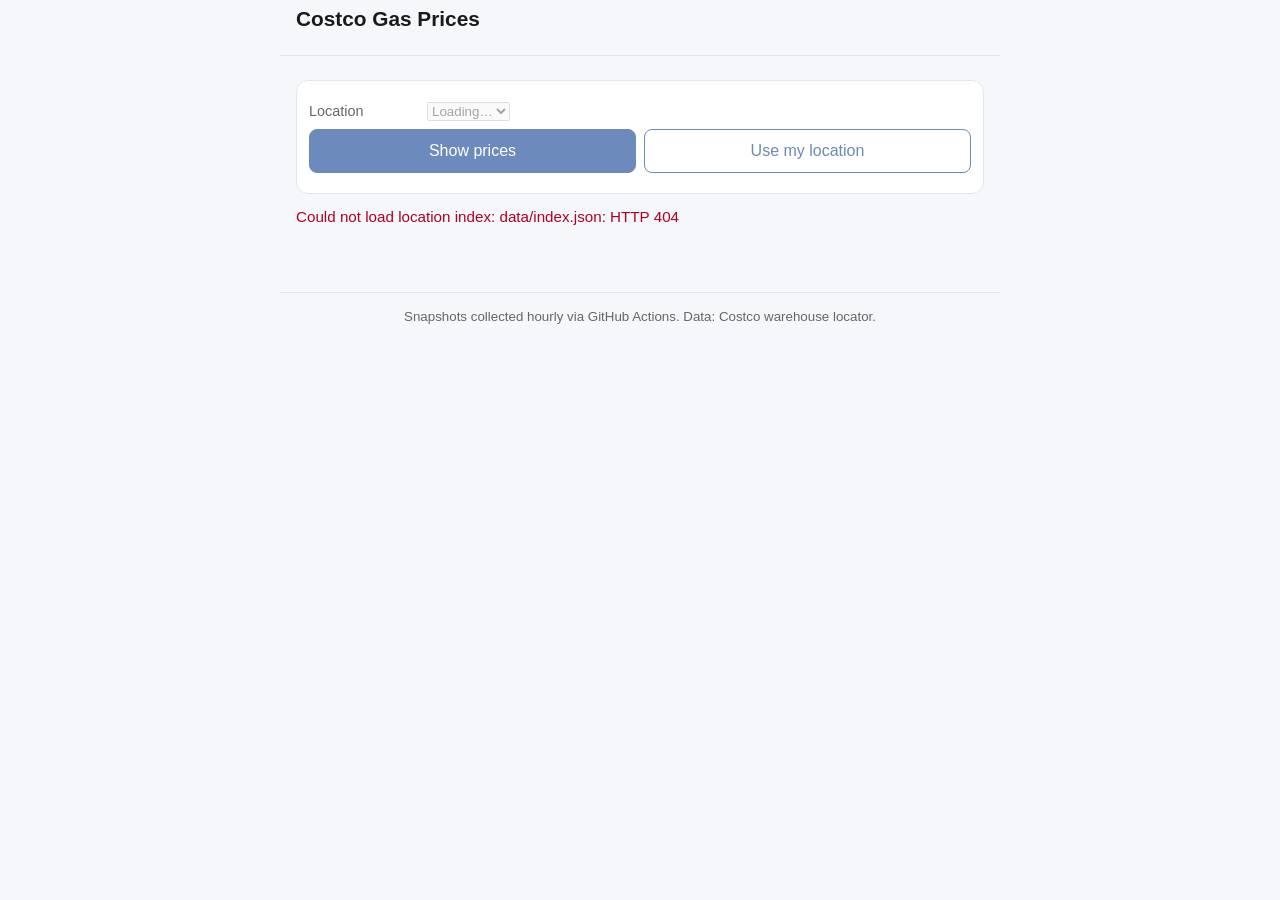
==== costco_gas/pwa/index.html @ 8aab9b04 "adding costco gas github pages and crons" ====
<!DOCTYPE html>
<html lang="en">
<head>
<meta charset="UTF-8" />
<meta name="viewport" content="width=device-width, initial-scale=1, viewport-fit=cover" />
<meta name="theme-color" content="#0b3d91" />
<title>Costco Gas Prices</title>

<link rel="manifest" href="manifest.webmanifest" />
<link rel="icon" type="image/svg+xml" href="icon.svg" />
<link rel="apple-touch-icon" href="icon.svg" />
<meta name="apple-mobile-web-app-capable" content="yes" />
<meta name="apple-mobile-web-app-status-bar-style" content="black-translucent" />
<meta name="apple-mobile-web-app-title" content="Costco Gas" />

<link rel="stylesheet" href="style.css" />
</head>
<body>
<header>
  <h1>Costco Gas Prices</h1>
  <p id="data-meta" class="meta"></p>
</header>

<main>
  <form id="search-form" autocomplete="off">
    <div class="row">
      <label for="zip">Location</label>
      <select id="zip" name="zip" required disabled>
        <option value="">Loading…</option>
      </select>
    </div>
    <div class="row buttons">
      <button type="submit" id="fetch-btn" disabled>Show prices</button>
      <button type="button" id="locate-btn" disabled title="Pick the nearest tracked location">Use my location</button>
    </div>
  </form>

  <p id="status" class="status" role="status" aria-live="polite"></p>

  <section id="results" hidden>
    <h2 id="results-title">Latest snapshot</h2>
    <p id="snapshot-meta" class="meta"></p>
    <div class="table-wrap">
      <table id="results-table">
        <thead>
          <tr><th>#</th><th>Location</th><th>Dist</th><th>Regular</th><th>Premium</th></tr>
        </thead>
        <tbody></tbody>
      </table>
    </div>
  </section>

  <section id="history-section" hidden>
    <h2>History</h2>
    <p class="meta"><span id="history-count">0</span> snapshot(s) tracked</p>
    <div class="chart-wrap">
      <svg id="history-chart" viewBox="0 0 600 280" preserveAspectRatio="xMidYMid meet" aria-label="Average price history"></svg>
    </div>
  </section>
</main>

<footer>
  <small>Snapshots collected hourly via GitHub Actions. Data: Costco warehouse locator.</small>
</footer>

<script src="app.js"></script>
</body>
</html>
---- costco_gas/pwa/style.css ----
:root {
  --bg: #f6f7fb;
  --fg: #1a1a1a;
  --muted: #666;
  --accent: #0b3d91;
  --accent-fg: #fff;
  --ok: #1d7a3a;
  --err: #b00020;
  --card: #fff;
  --border: #e3e6ec;
}

@media (prefers-color-scheme: dark) {
  :root {
    --bg: #14151a;
    --fg: #e6e6e6;
    --muted: #9aa0a6;
    --accent: #6a9bff;
    --accent-fg: #0a0d12;
    --card: #1d1f26;
    --border: #2a2d35;
  }
}

* { box-sizing: border-box; }

html, body {
  margin: 0;
  padding: 0;
  background: var(--bg);
  color: var(--fg);
  font: 16px/1.4 -apple-system, BlinkMacSystemFont, "Segoe UI", Roboto, Helvetica, Arial, sans-serif;
}

header, main, footer {
  max-width: 720px;
  margin: 0 auto;
  padding: 12px 16px;
}

header {
  border-bottom: 1px solid var(--border);
  padding-top: env(safe-area-inset-top, 12px);
}

header h1 {
  margin: 4px 0;
  font-size: 1.3rem;
}

main { padding-bottom: 32px; }

form {
  background: var(--card);
  border: 1px solid var(--border);
  border-radius: 12px;
  padding: 12px;
  margin: 12px 0;
}

.row {
  display: flex;
  align-items: center;
  gap: 8px;
  margin: 8px 0;
}

.row label {
  flex: 0 0 110px;
  color: var(--muted);
  font-size: 0.9rem;
}

.row input {
  flex: 1;
  padding: 10px 12px;
  border: 1px solid var(--border);
  border-radius: 8px;
  background: var(--bg);
  color: var(--fg);
  font-size: 1rem;
  min-width: 0;
}

.row.buttons {
  flex-wrap: wrap;
  gap: 8px;
}

button {
  flex: 1;
  min-width: 140px;
  padding: 12px 16px;
  border: 1px solid var(--accent);
  background: var(--accent);
  color: var(--accent-fg);
  font-size: 1rem;
  border-radius: 8px;
  cursor: pointer;
}

button:disabled {
  opacity: 0.6;
  cursor: progress;
}

#locate-btn {
  background: transparent;
  color: var(--accent);
}

.status {
  min-height: 1.4em;
  margin: 4px 0 8px;
  color: var(--muted);
  font-size: 0.95rem;
}
.status.ok { color: var(--ok); }
.status.err { color: var(--err); }

section {
  background: var(--card);
  border: 1px solid var(--border);
  border-radius: 12px;
  padding: 12px;
  margin: 12px 0;
}

section h2 {
  margin: 0 0 6px;
  font-size: 1.05rem;
}

.meta {
  margin: 0 0 10px;
  color: var(--muted);
  font-size: 0.9rem;
}

.table-wrap {
  overflow-x: auto;
  -webkit-overflow-scrolling: touch;
}

table {
  width: 100%;
  border-collapse: collapse;
  font-size: 0.92rem;
}

th, td {
  text-align: left;
  padding: 8px 6px;
  border-bottom: 1px solid var(--border);
  vertical-align: top;
}

th { font-weight: 600; color: var(--muted); }

td .name { font-weight: 600; }
td .addr { color: var(--muted); font-size: 0.85rem; }

.chart-wrap {
  width: 100%;
  overflow-x: auto;
}

#history-chart {
  width: 100%;
  height: auto;
  background: var(--bg);
  border-radius: 8px;
}

footer {
  color: var(--muted);
  text-align: center;
  border-top: 1px solid var(--border);
  margin-top: 24px;
  padding-bottom: env(safe-area-inset-bottom, 12px);
}

@media (max-width: 480px) {
  .row { flex-direction: column; align-items: stretch; }
  .row label { flex: none; }
  button { width: 100%; }
}
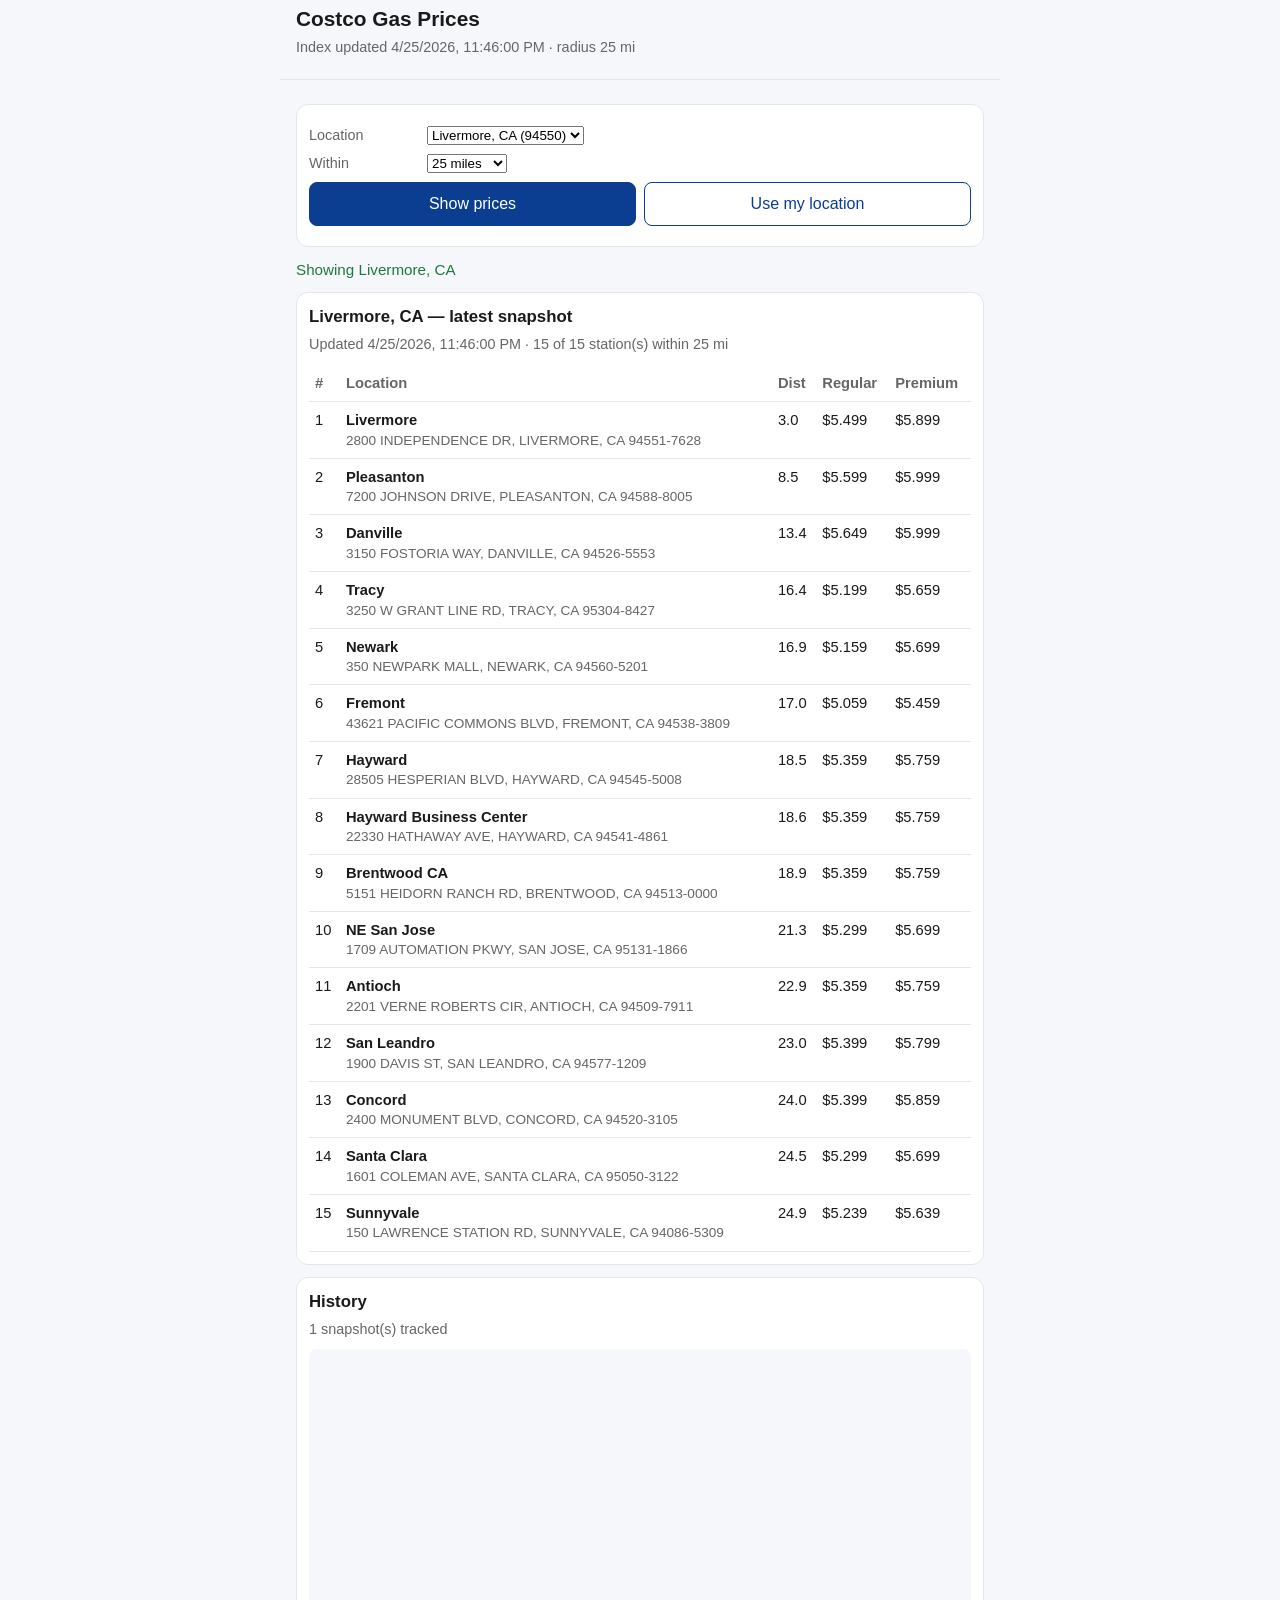
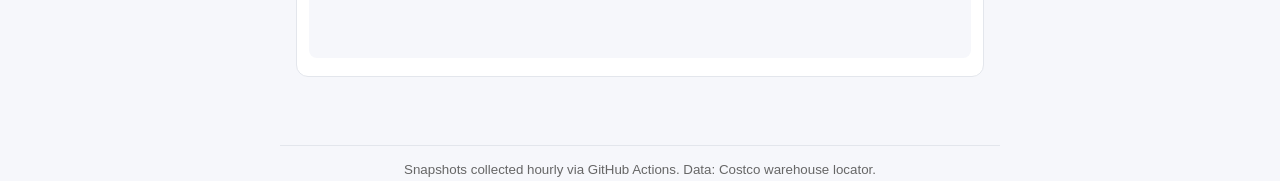
==== commit 72a7eb45: "increase distance search" ====
--- a/costco_gas/pwa/index.html
+++ b/costco_gas/pwa/index.html
@@ -27,6 +27,17 @@
       <label for="zip">Location</label>
       <select id="zip" name="zip" required disabled>
         <option value="">Loading…</option>
+      </select>
+    </div>
+    <div class="row">
+      <label for="radius">Within</label>
+      <select id="radius" name="radius">
+        <option value="5">5 miles</option>
+        <option value="10">10 miles</option>
+        <option value="25" selected>25 miles</option>
+        <option value="50">50 miles</option>
+        <option value="75">75 miles</option>
+        <option value="100">100 miles</option>
       </select>
     </div>
     <div class="row buttons">
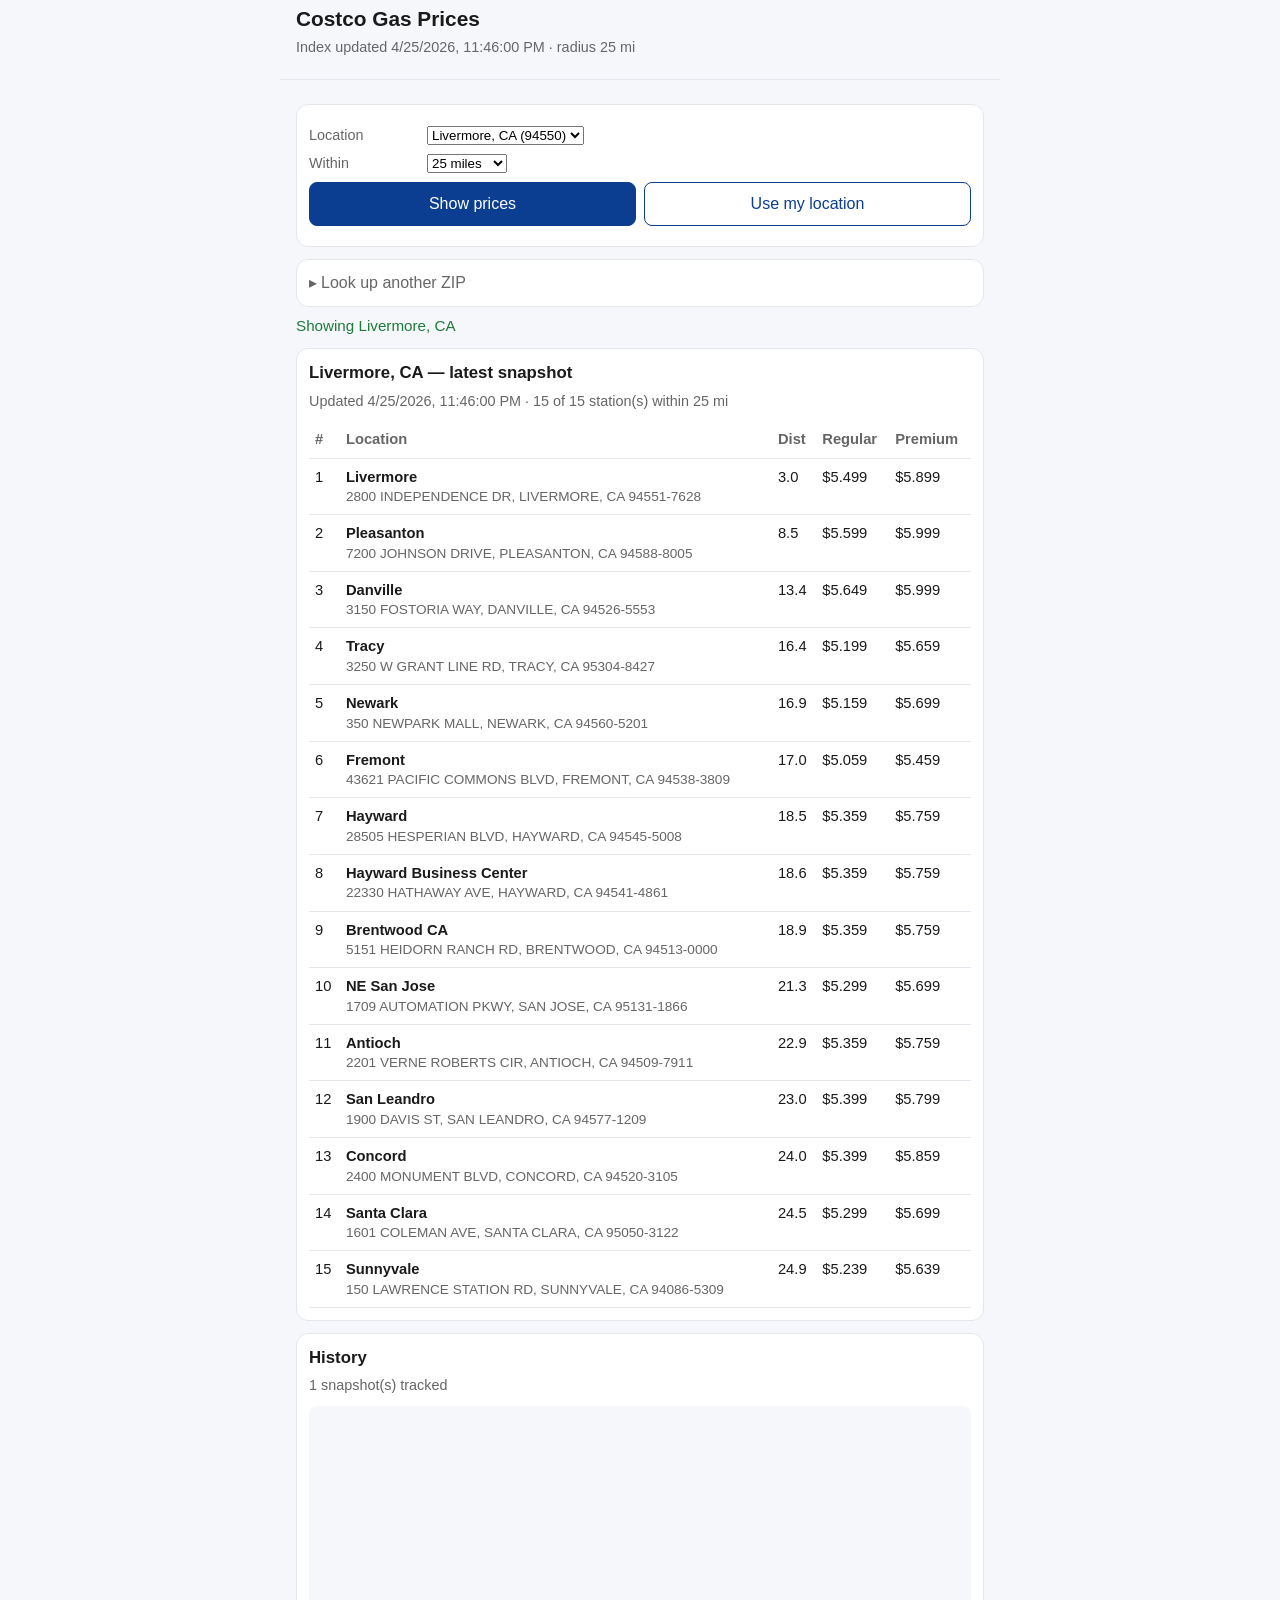
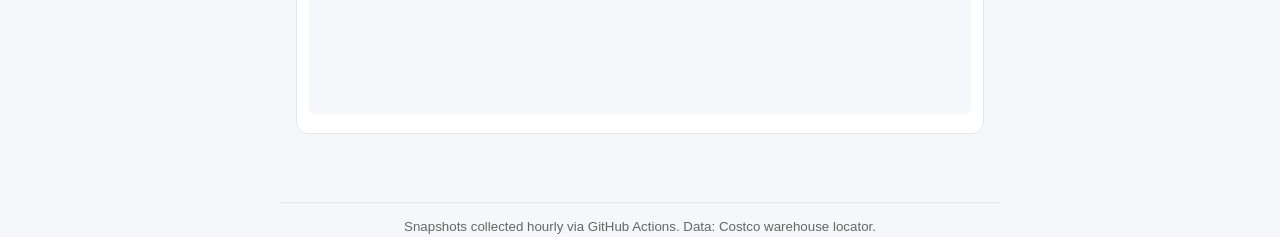
==== commit ed071573: "costco gas update page fixes" ====
--- a/costco_gas/pwa/index.html
+++ b/costco_gas/pwa/index.html
@@ -46,6 +46,17 @@
     </div>
   </form>
 
+  <details id="lookup-section" class="lookup">
+    <summary>Look up another ZIP</summary>
+    <div class="row">
+      <label for="zip-entry">ZIP code</label>
+      <input id="zip-entry" type="text" inputmode="numeric" pattern="\d{5}" maxlength="5" placeholder="e.g. 95134" />
+      <button type="button" id="zip-update">Update</button>
+    </div>
+    <p id="lookup-status" class="status" role="status" aria-live="polite"></p>
+    <pre id="lookup-snippet" hidden></pre>
+  </details>
+
   <p id="status" class="status" role="status" aria-live="polite"></p>
 
   <section id="results" hidden>
--- a/costco_gas/pwa/style.css
+++ b/costco_gas/pwa/style.css
@@ -137,6 +137,57 @@
   font-size: 0.9rem;
 }
 
+.lookup {
+  background: var(--card);
+  border: 1px solid var(--border);
+  border-radius: 12px;
+  padding: 8px 12px;
+  margin: 8px 0;
+}
+
+.lookup summary {
+  cursor: pointer;
+  color: var(--muted);
+  padding: 4px 0;
+  list-style: none;
+}
+
+.lookup summary::-webkit-details-marker { display: none; }
+
+.lookup summary::before {
+  content: "▸ ";
+  display: inline-block;
+  margin-right: 4px;
+}
+
+.lookup[open] summary::before {
+  content: "▾ ";
+}
+
+.lookup #zip-update {
+  flex: 0 0 auto;
+  min-width: 0;
+  padding: 8px 14px;
+}
+
+.lookup pre {
+  background: var(--bg);
+  border: 1px solid var(--border);
+  border-radius: 8px;
+  padding: 10px;
+  font-size: 0.85rem;
+  overflow-x: auto;
+  margin: 8px 0 4px;
+  white-space: pre;
+}
+
+.lookup code {
+  background: var(--bg);
+  padding: 1px 4px;
+  border-radius: 4px;
+  font-size: 0.9em;
+}
+
 .table-wrap {
   overflow-x: auto;
   -webkit-overflow-scrolling: touch;
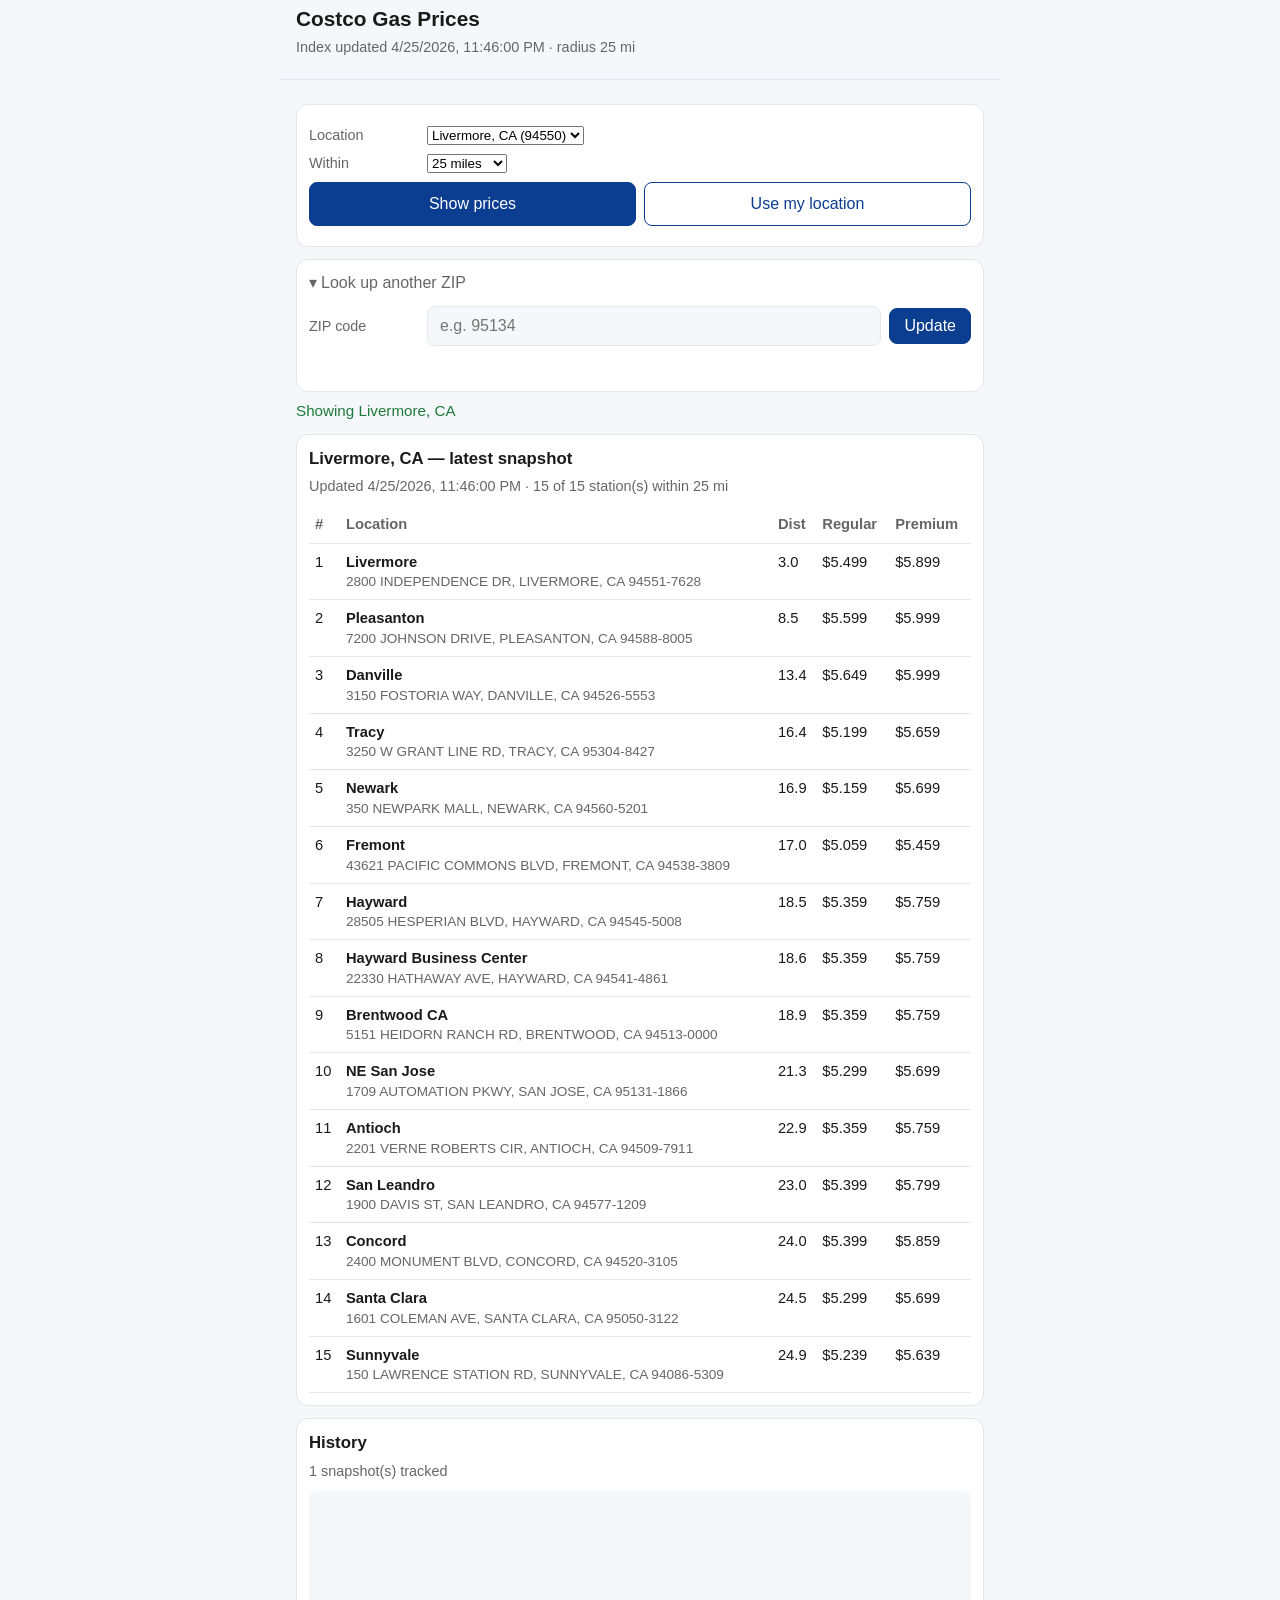
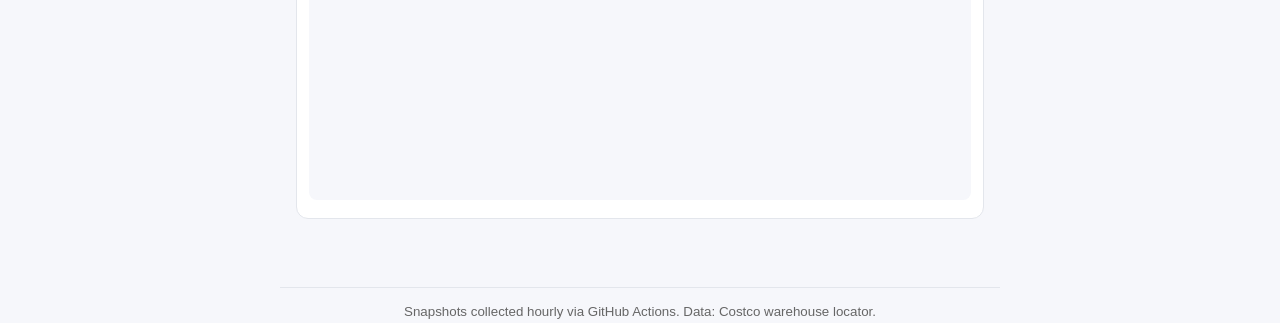
==== commit 02164164: "adding fixes" ====
--- a/costco_gas/pwa/index.html
+++ b/costco_gas/pwa/index.html
@@ -46,7 +46,7 @@
     </div>
   </form>
 
-  <details id="lookup-section" class="lookup">
+  <details id="lookup-section" class="lookup" open>
     <summary>Look up another ZIP</summary>
     <div class="row">
       <label for="zip-entry">ZIP code</label>
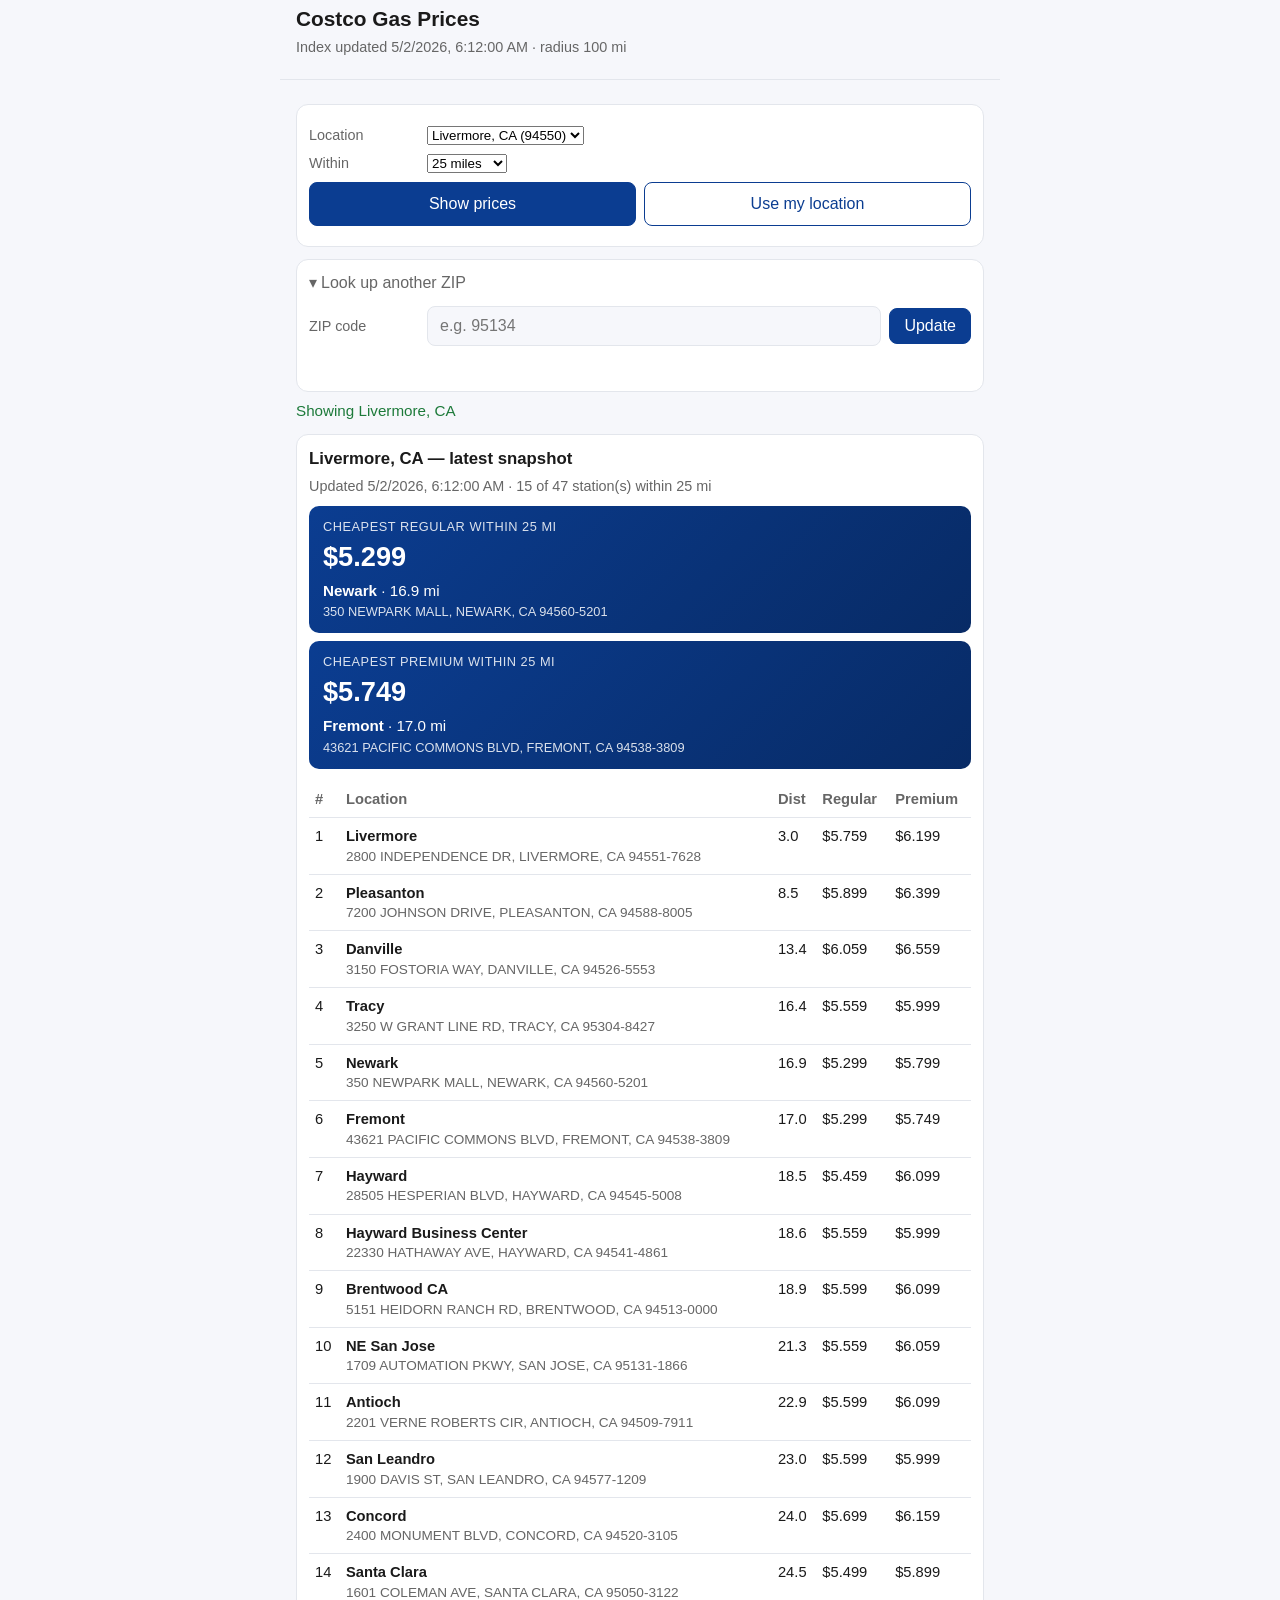
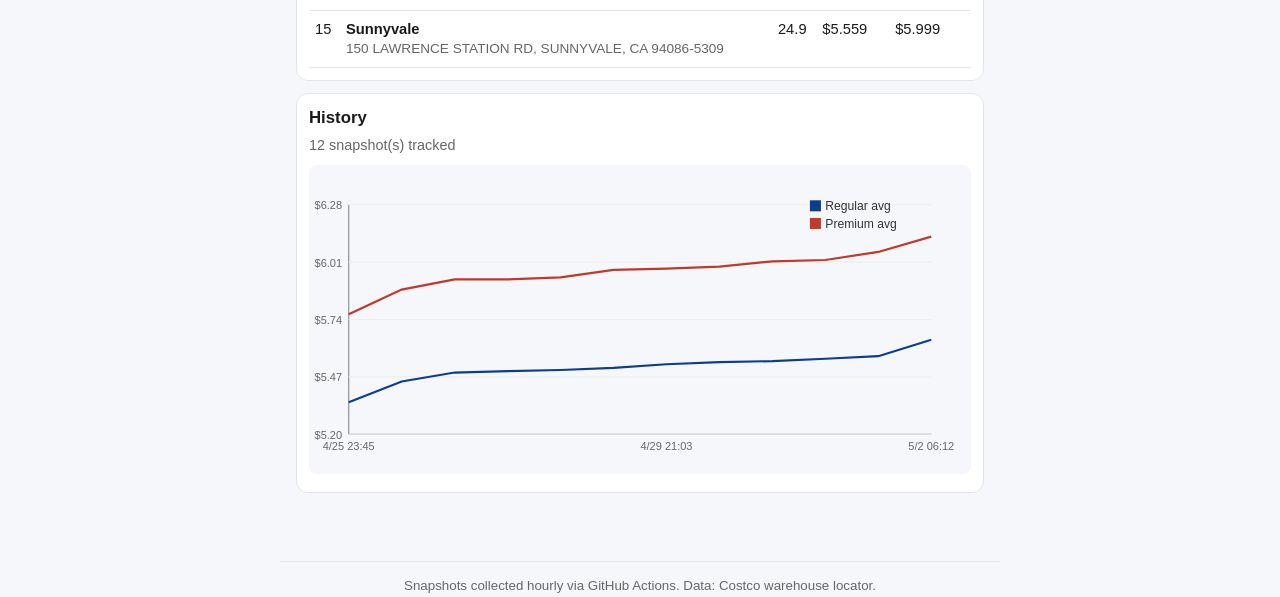
==== commit 2ba08d52: "fixes and adding cheapest gas location" ====
--- a/costco_gas/pwa/index.html
+++ b/costco_gas/pwa/index.html
@@ -62,6 +62,7 @@
   <section id="results" hidden>
     <h2 id="results-title">Latest snapshot</h2>
     <p id="snapshot-meta" class="meta"></p>
+    <div id="cheapest" class="cheapest" hidden></div>
     <div class="table-wrap">
       <table id="results-table">
         <thead>
--- a/costco_gas/pwa/style.css
+++ b/costco_gas/pwa/style.css
@@ -188,6 +188,64 @@
   font-size: 0.9em;
 }
 
+.cheapest {
+  display: grid;
+  gap: 8px;
+  margin: 8px 0 12px;
+}
+
+.cheapest-card {
+  background: linear-gradient(135deg, var(--accent), color-mix(in srgb, var(--accent) 70%, #000));
+  color: var(--accent-fg);
+  border-radius: 10px;
+  padding: 12px 14px;
+}
+
+.cheapest-label {
+  font-size: 0.8rem;
+  opacity: 0.85;
+  text-transform: uppercase;
+  letter-spacing: 0.04em;
+}
+
+.cheapest-price {
+  font-size: 1.7rem;
+  font-weight: 700;
+  margin: 2px 0 4px;
+  font-variant-numeric: tabular-nums;
+}
+
+.cheapest-prices {
+  display: flex;
+  gap: 16px;
+  margin: 4px 0;
+  font-size: 1.15rem;
+  font-weight: 700;
+  font-variant-numeric: tabular-nums;
+  flex-wrap: wrap;
+}
+
+.cheapest-prices em {
+  font-style: normal;
+  font-size: 0.7rem;
+  font-weight: 500;
+  opacity: 0.85;
+  text-transform: uppercase;
+  letter-spacing: 0.04em;
+  margin-right: 4px;
+}
+
+.cheapest-where {
+  font-size: 0.95rem;
+  margin-top: 4px;
+}
+
+.cheapest-addr {
+  font-size: 0.8rem;
+  opacity: 0.85;
+  margin-top: 2px;
+}
+
 .table-wrap {
   overflow-x: auto;
   -webkit-overflow-scrolling: touch;
